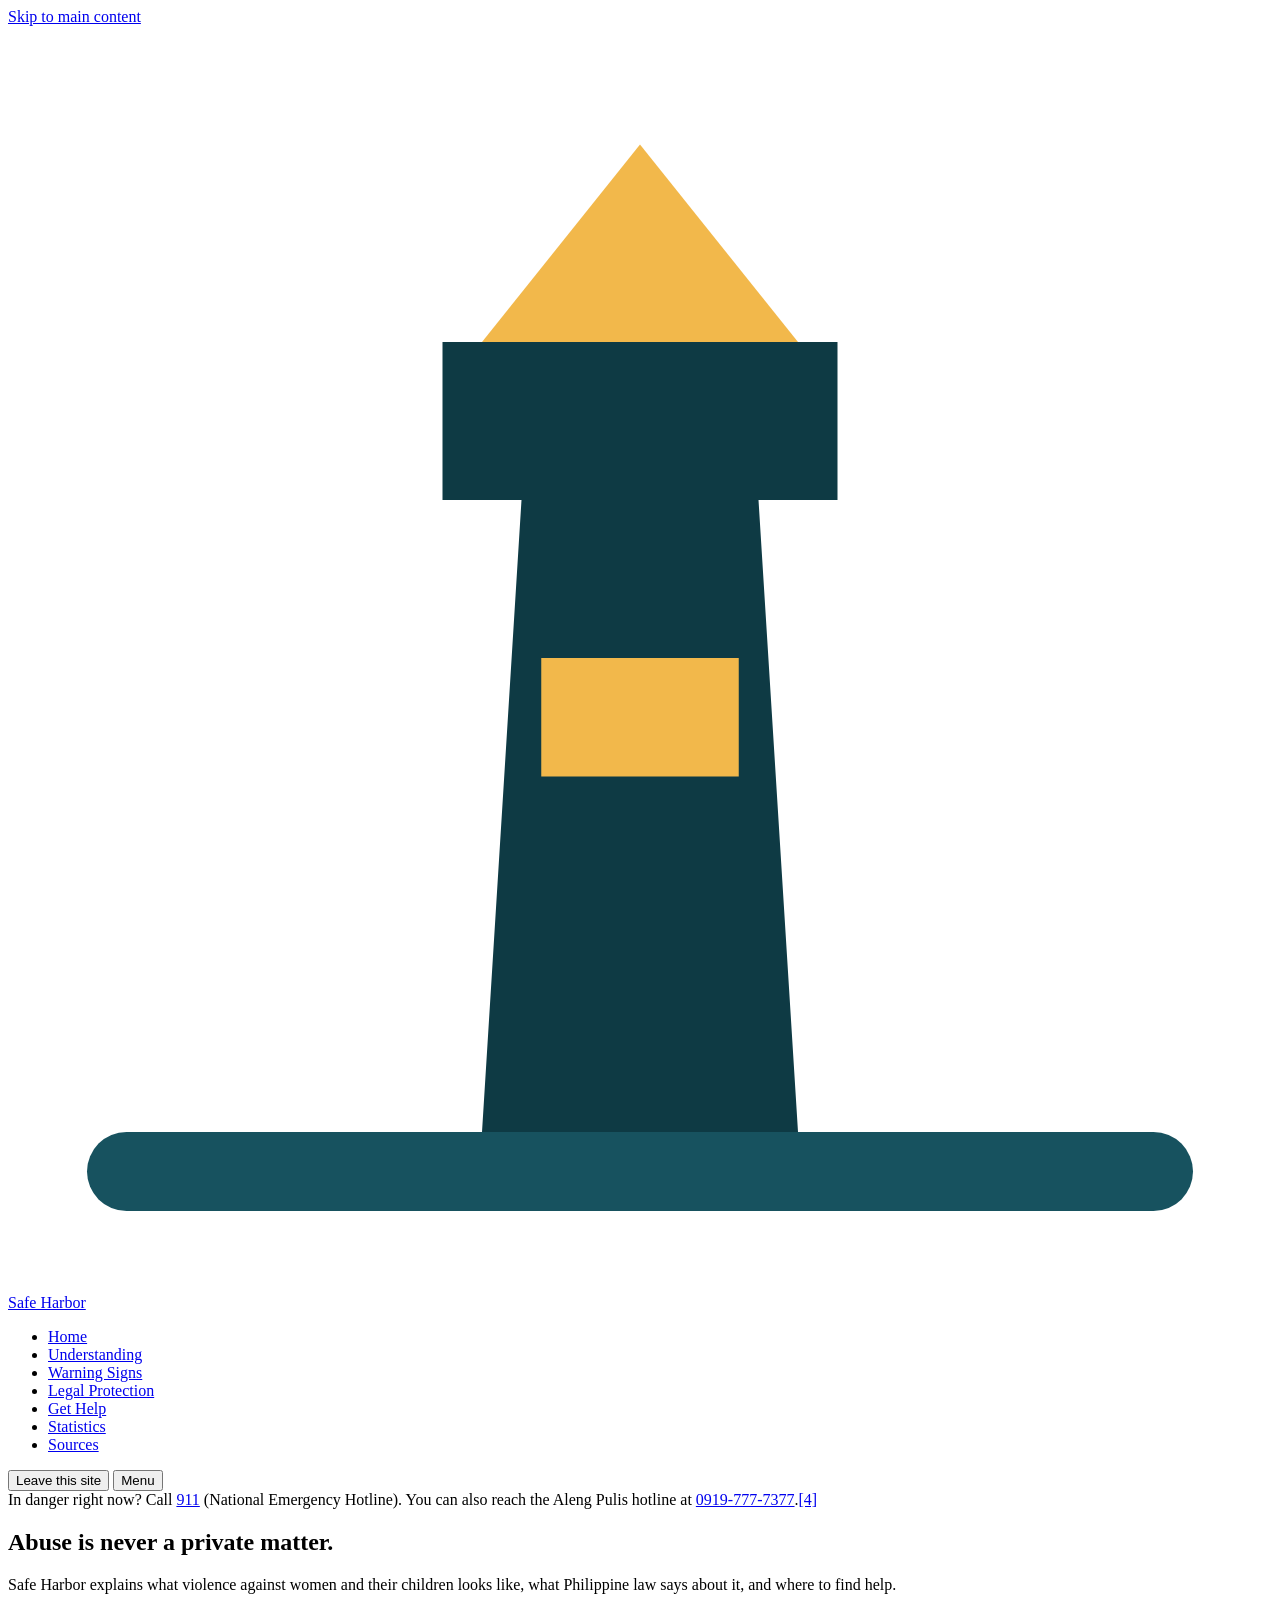
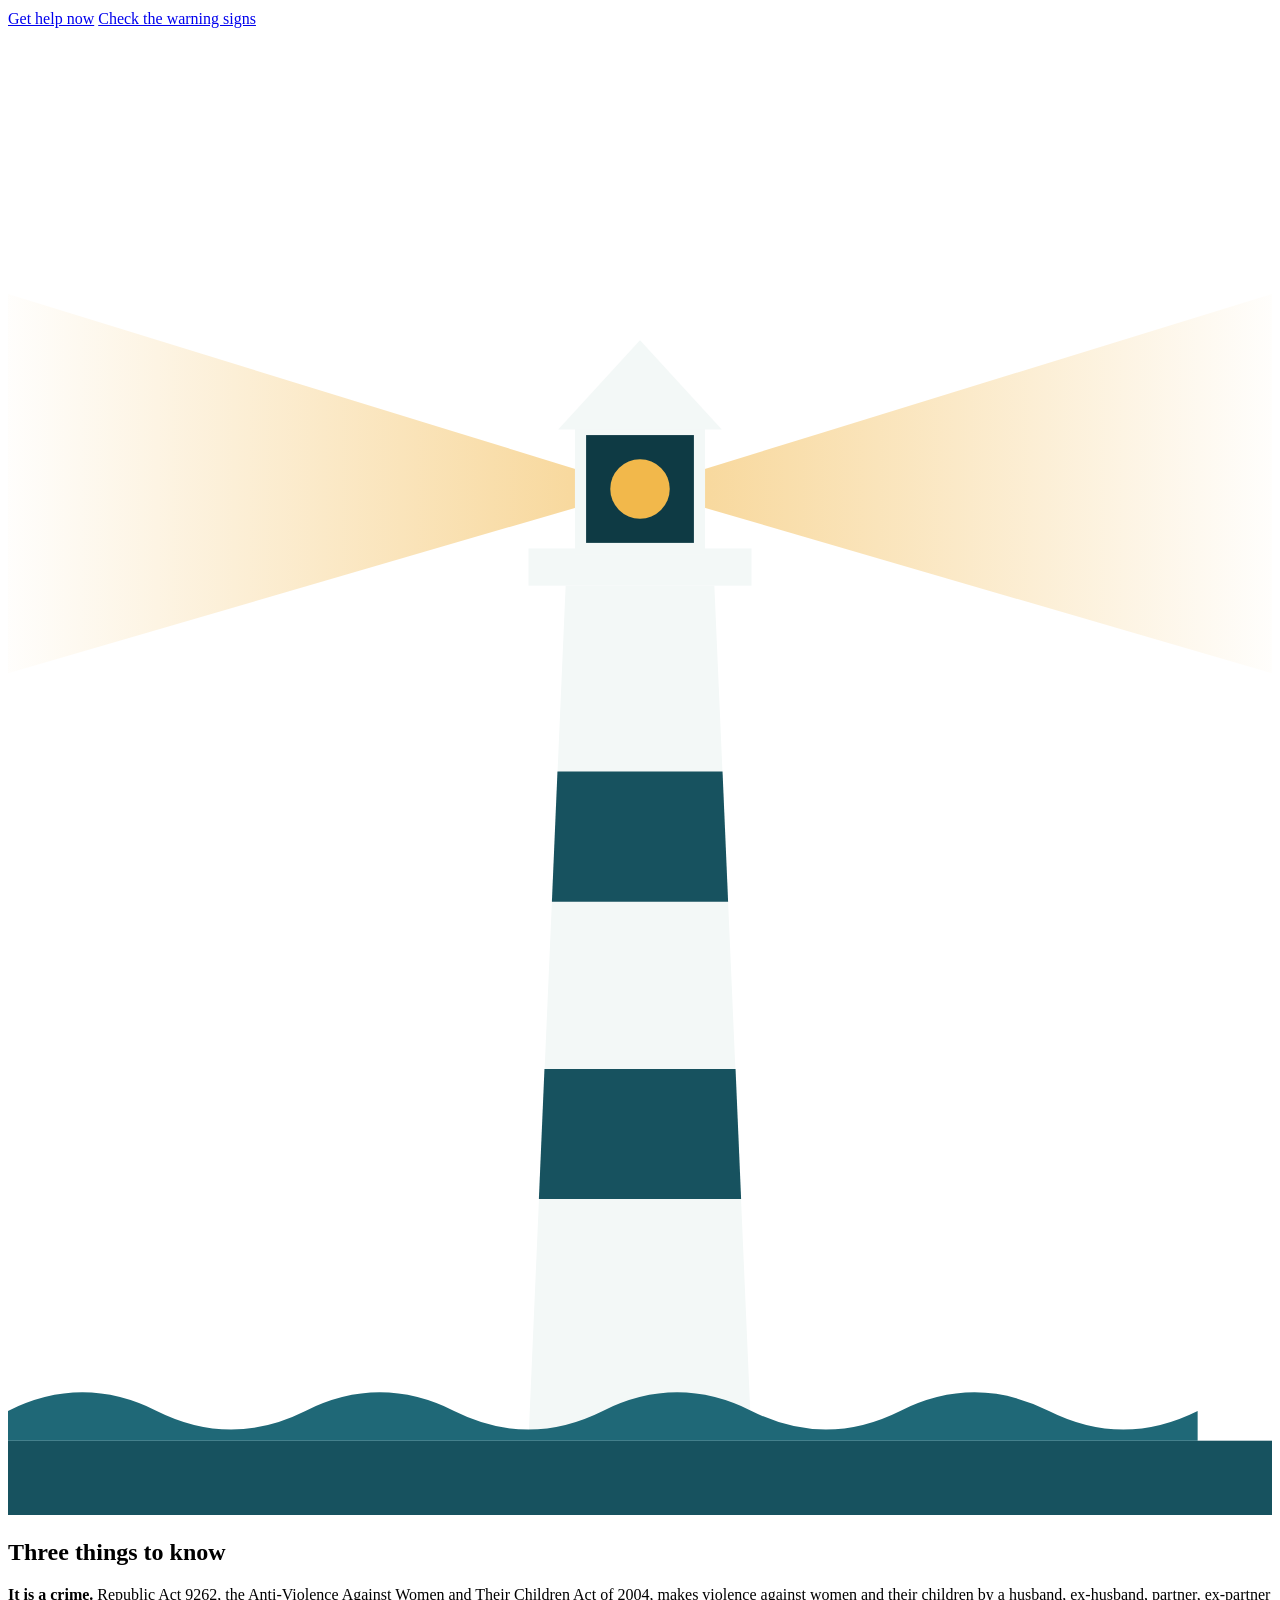
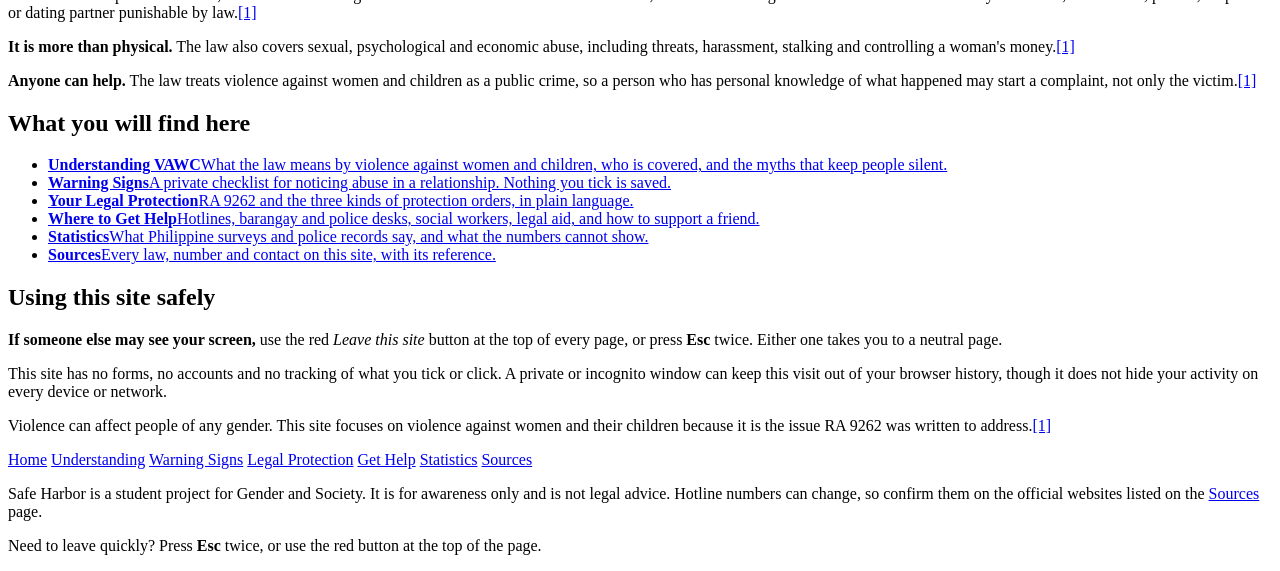
==== index.html @ c4ab769f "Add files via upload Safe Harbor is a gender-responsive website about violence against women and the" ====
<!DOCTYPE html>
<html lang="en">
<head>
<meta charset="utf-8">
<meta name="viewport" content="width=device-width, initial-scale=1">
<title>Home | Safe Harbor</title>
<meta name="description" content="Safe Harbor is an awareness site about violence against women and their children (VAWC) in the Philippines: warning signs, RA 9262, and where to get help.">
<meta name="theme-color" content="#0e3a44">
<meta name="robots" content="noindex">
<script>document.documentElement.className += " js";</script>
<link rel="icon" href="images/favicon.svg" type="image/svg+xml">
<link rel="preconnect" href="https://fonts.googleapis.com">
<link rel="preconnect" href="https://fonts.gstatic.com" crossorigin>
<link href="https://fonts.googleapis.com/css2?family=Atkinson+Hyperlegible:ital,wght@0,400;0,700;1,400&family=Fraunces:opsz,wght@9..144,600;9..144,700&display=swap" rel="stylesheet">
<link rel="stylesheet" href="css/style.css">
</head>
<body>
<a class="skip-link" href="#main">Skip to main content</a>
<header class="site-header">
  <div class="wrap header-row">
    <a class="brand" href="index.html"><svg viewBox="0 0 32 32" aria-hidden="true" focusable="false"><polygon points="12,28 20,28 19,12 13,12" fill="#0e3a44"/><rect x="11" y="8" width="10" height="4" fill="#0e3a44"/><polygon points="12,8 20,8 16,3" fill="#f2b84b"/><rect x="13.5" y="16" width="5" height="3" fill="#f2b84b"/><rect x="2" y="28" width="28" height="2" rx="1" fill="#17525f"/></svg><span>Safe Harbor</span></a>
    <nav class="site-nav" id="site-nav" aria-label="Main">
      <ul>
<li><a href="index.html" aria-current="page">Home</a></li>
<li><a href="understanding.html">Understanding</a></li>
<li><a href="warning-signs.html">Warning Signs</a></li>
<li><a href="legal-protection.html">Legal Protection</a></li>
<li><a href="get-help.html">Get Help</a></li>
<li><a href="statistics.html">Statistics</a></li>
<li><a href="sources.html">Sources</a></li>
      </ul>
    </nav>
    <button class="leave-btn" type="button" data-leave title="Leaves this site right away. Shortcut: press Esc twice.">Leave this site</button>
    <button class="menu-btn" type="button" id="menu-btn" aria-expanded="false" aria-controls="site-nav">Menu</button>
  </div>
</header>
<div class="emergency"><div class="wrap">In danger right now? Call <a href="tel:911">911</a> (National Emergency Hotline). You can also reach the Aleng Pulis hotline at <a href="tel:+639197777377">0919-777-7377</a>.<a class="ref" href="sources.html#s4" aria-label="Source 4">[4]</a></div></div>
<section class="hero">
  <div class="wrap">
    <div>
      <h1>Abuse is never a private matter.</h1>
      <p class="lede">Safe Harbor explains what violence against women and their children looks like, what Philippine law says about it, and where to find help.</p>
      <div class="btn-row">
        <a class="btn btn-lamp" href="get-help.html">Get help now</a>
        <a class="btn btn-ghost" href="warning-signs.html">Check the warning signs</a>
      </div>
    </div>
    <div class="hero-art"><svg viewBox="0 0 340 400" role="img" aria-label="A lighthouse with a soft beam of light over calm water">
  <defs>
    <linearGradient id="beamR" x1="0" x2="1" y1="0" y2="0">
      <stop offset="0" stop-color="#f2b84b" stop-opacity="0.6"/><stop offset="1" stop-color="#f2b84b" stop-opacity="0"/>
    </linearGradient>
    <linearGradient id="beamL" x1="1" x2="0" y1="0" y2="0">
      <stop offset="0" stop-color="#f2b84b" stop-opacity="0.6"/><stop offset="1" stop-color="#f2b84b" stop-opacity="0"/>
    </linearGradient>
  </defs>
  <g class="beam">
    <polygon points="170,124 345,70 345,175" fill="url(#beamR)"/>
    <polygon points="170,124 -5,70 -5,175" fill="url(#beamL)"/>
  </g>
  <polygon points="140,380 200,380 190,150 150,150" fill="#f3f8f7"/>
  <polygon points="147.8,200 192.2,200 193.7,235 146.3,235" fill="#17525f"/>
  <polygon points="144.3,280 195.7,280 197.2,315 142.8,315" fill="#17525f"/>
  <rect x="140" y="140" width="60" height="10" fill="#f3f8f7"/>
  <rect x="154" y="108" width="32" height="32" fill="#0e3a44" stroke="#f3f8f7" stroke-width="3"/>
  <circle cx="170" cy="124" r="8" fill="#f2b84b"/>
  <polygon points="148,108 192,108 170,84" fill="#f3f8f7"/>
  <rect x="0" y="380" width="340" height="20" fill="#17525f"/>
  <path d="M0 372 q20 -10 40 0 t40 0 t40 0 t40 0 t40 0 t40 0 t40 0 t40 0 V380 H0Z" fill="#1f6877"/>
</svg></div>
  </div>
</section>
<main id="main">

<section class="block">
  <div class="wrap">
    <h2>Three things to know</h2>
    <div class="prose">
      <p class="lead"><strong>It is a crime.</strong> Republic Act 9262, the Anti-Violence Against Women and Their Children Act of 2004, makes violence against women and their children by a husband, ex-husband, partner, ex-partner or dating partner punishable by law.<a class="ref" href="sources.html#s1" aria-label="Source 1">[1]</a></p>
      <p class="lead"><strong>It is more than physical.</strong> The law also covers sexual, psychological and economic abuse, including threats, harassment, stalking and controlling a woman's money.<a class="ref" href="sources.html#s1" aria-label="Source 1">[1]</a></p>
      <p class="lead"><strong>Anyone can help.</strong> The law treats violence against women and children as a public crime, so a person who has personal knowledge of what happened may start a complaint, not only the victim.<a class="ref" href="sources.html#s1" aria-label="Source 1">[1]</a></p>
    </div>
  </div>
</section>

<section class="block tint">
  <div class="wrap">
    <h2>What you will find here</h2>
    <ul class="page-index">
      <li><a href="understanding.html"><strong>Understanding VAWC</strong><span>What the law means by violence against women and children, who is covered, and the myths that keep people silent.</span></a></li>
      <li><a href="warning-signs.html"><strong>Warning Signs</strong><span>A private checklist for noticing abuse in a relationship. Nothing you tick is saved.</span></a></li>
      <li><a href="legal-protection.html"><strong>Your Legal Protection</strong><span>RA 9262 and the three kinds of protection orders, in plain language.</span></a></li>
      <li><a href="get-help.html"><strong>Where to Get Help</strong><span>Hotlines, barangay and police desks, social workers, legal aid, and how to support a friend.</span></a></li>
      <li><a href="statistics.html"><strong>Statistics</strong><span>What Philippine surveys and police records say, and what the numbers cannot show.</span></a></li>
      <li><a href="sources.html"><strong>Sources</strong><span>Every law, number and contact on this site, with its reference.</span></a></li>
    </ul>
  </div>
</section>

<section class="block">
  <div class="wrap">
    <h2>Using this site safely</h2>
    <div class="prose">
      <div class="note">
        <p><strong>If someone else may see your screen,</strong> use the red <em>Leave this site</em> button at the top of every page, or press <strong>Esc</strong> twice. Either one takes you to a neutral page.</p>
        <p>This site has no forms, no accounts and no tracking of what you tick or click. A private or incognito window can keep this visit out of your browser history, though it does not hide your activity on every device or network.</p>
      </div>
      <p>Violence can affect people of any gender. This site focuses on violence against women and their children because it is the issue RA 9262 was written to address.<a class="ref" href="sources.html#s1" aria-label="Source 1">[1]</a></p>
    </div>
  </div>
</section>

</main>
<footer class="site-footer">
  <div class="wrap">
    <div class="foot-row">
      <a href="index.html">Home</a>
      <a href="understanding.html">Understanding</a>
      <a href="warning-signs.html">Warning Signs</a>
      <a href="legal-protection.html">Legal Protection</a>
      <a href="get-help.html">Get Help</a>
      <a href="statistics.html">Statistics</a>
      <a href="sources.html">Sources</a>
    </div>
    <p>Safe Harbor is a student project for Gender and Society. It is for awareness only and is not legal advice. Hotline numbers can change, so confirm them on the official websites listed on the <a href="sources.html">Sources</a> page.</p>
    <p>Need to leave quickly? Press <strong>Esc</strong> twice, or use the red button at the top of the page.</p>
  </div>
</footer>
<script src="js/main.js"></script>
</body>
</html>
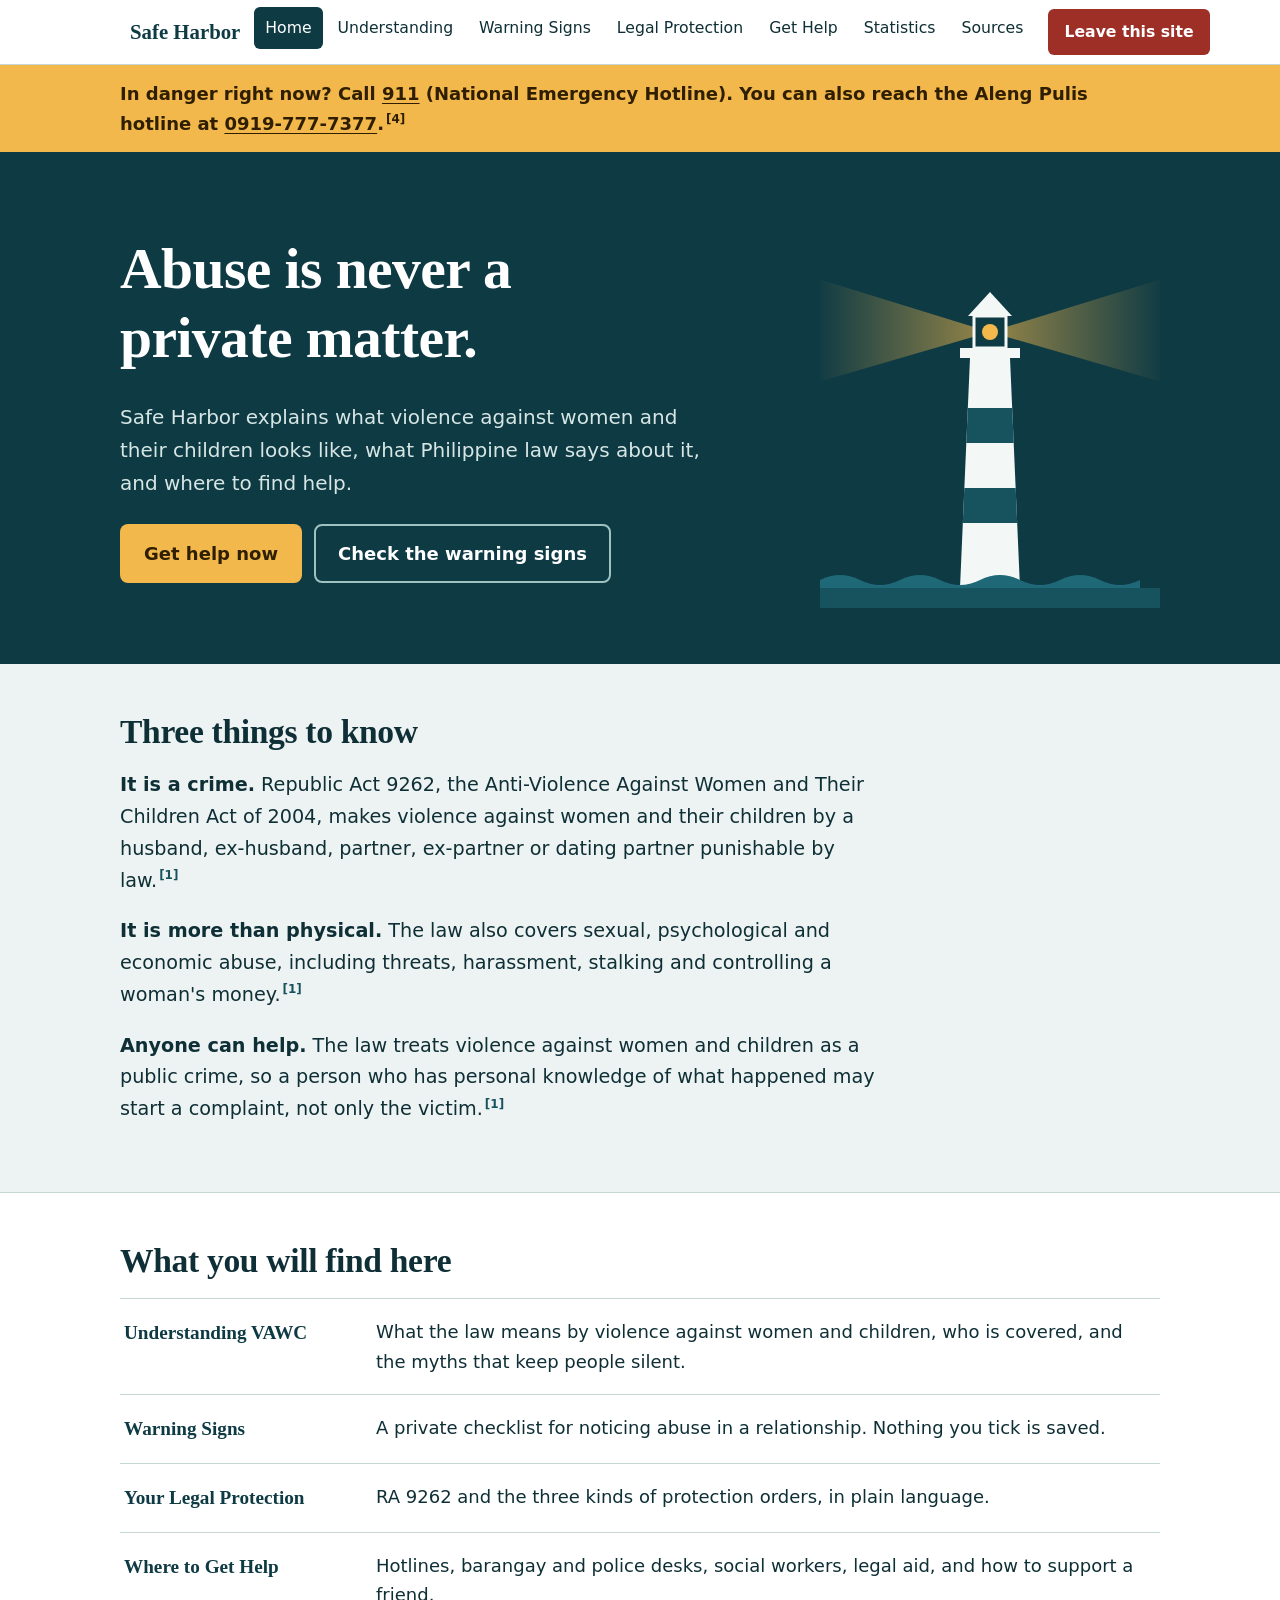
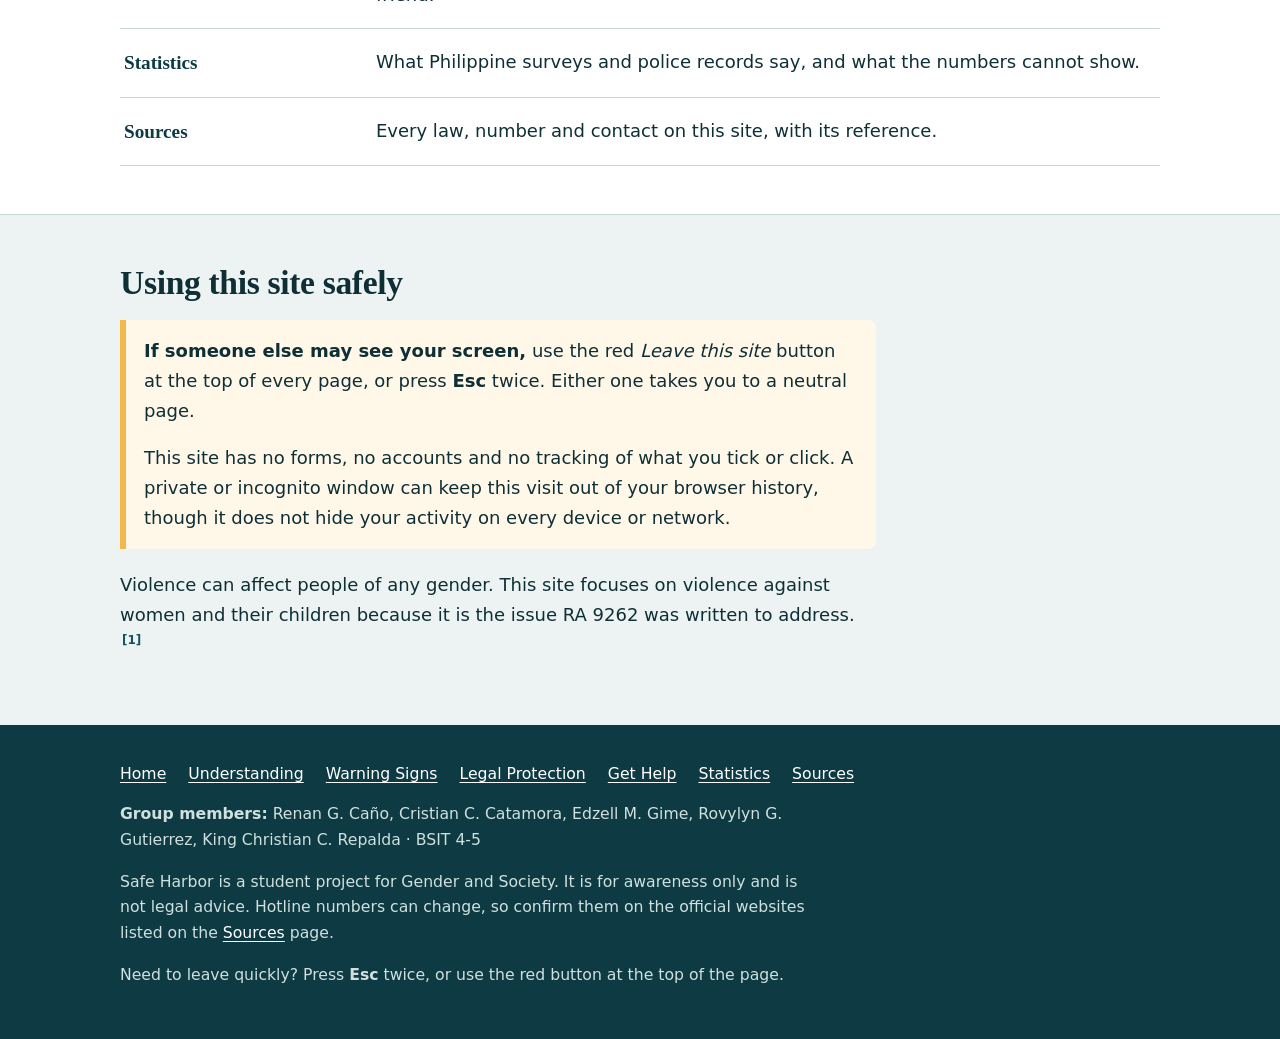
==== commit c6a133a9: "Add files via upload Add group members to footer" ====
--- a/index.html
+++ b/index.html
@@ -122,6 +122,7 @@
       <a href="statistics.html">Statistics</a>
       <a href="sources.html">Sources</a>
     </div>
+    <p class="credits"><strong>Group members:</strong> Renan G. Caño, Cristian C. Catamora, Edzell M. Gime, Rovylyn G. Gutierrez, King Christian C. Repalda &middot; BSIT 4-5</p>
     <p>Safe Harbor is a student project for Gender and Society. It is for awareness only and is not legal advice. Hotline numbers can change, so confirm them on the official websites listed on the <a href="sources.html">Sources</a> page.</p>
     <p>Need to leave quickly? Press <strong>Esc</strong> twice, or use the red button at the top of the page.</p>
   </div>
--- a/css/style.css
+++ b/css/style.css
@@ -0,0 +1,270 @@
+/* Safe Harbor — styles
+   Palette: harbor teal (ink/hero), fog (page), lantern amber (help actions), brick (leave button).
+   Fonts: Fraunces (headings) + Atkinson Hyperlegible (body, designed for readability). */
+
+:root {
+  --ink: #0f2f36;
+  --ink-soft: #40595f;
+  --sea: #0e3a44;
+  --sea-2: #17525f;
+  --fog: #edf3f2;
+  --paper: #ffffff;
+  --line: #c6d6d4;
+  --lamp: #f2b84b;
+  --lamp-deep: #8a5a00;
+  --lamp-ink: #2f1f00;
+  --alert: #9e2f27;
+  --alert-bg: #fbeceb;
+  --ok: #1d6652;
+  --focus: #1a66cc;
+  --serif: "Fraunces", Georgia, "Times New Roman", serif;
+  --sans: "Atkinson Hyperlegible", system-ui, -apple-system, "Segoe UI", Roboto, Arial, sans-serif;
+  --wrap: 1080px;
+}
+
+*, *::before, *::after { box-sizing: border-box; }
+html { scroll-behavior: smooth; -webkit-text-size-adjust: 100%; }
+body {
+  margin: 0;
+  font-family: var(--sans);
+  font-size: 1.125rem;
+  line-height: 1.65;
+  color: var(--ink);
+  background: var(--fog);
+}
+img, svg { max-width: 100%; display: block; }
+a { color: var(--sea-2); text-underline-offset: 3px; }
+a:hover { color: var(--ink); }
+:focus-visible { outline: 3px solid var(--focus); outline-offset: 3px; border-radius: 3px; }
+
+.skip-link {
+  position: absolute; left: -999px; top: 8px; z-index: 100;
+  background: var(--paper); color: var(--ink); padding: 10px 16px; border-radius: 4px;
+}
+.skip-link:focus { left: 8px; }
+
+.wrap { width: 100%; max-width: var(--wrap); margin: 0 auto; padding: 0 20px; }
+.prose { max-width: 66ch; }
+
+h1, h2, h3 { font-family: var(--serif); font-weight: 600; line-height: 1.2; letter-spacing: -0.01em; margin: 0 0 0.5em; }
+h1 { font-size: clamp(2.2rem, 6vw, 3.6rem); }
+h2 { font-size: clamp(1.55rem, 3.5vw, 2.1rem); margin-top: 0; }
+h3 { font-size: 1.25rem; }
+p { margin: 0 0 1em; }
+ul, ol { padding-left: 1.3em; margin: 0 0 1em; }
+li { margin-bottom: 0.4em; }
+
+/* ---------- Header ---------- */
+.site-header {
+  position: sticky; top: 0; z-index: 50;
+  background: var(--paper);
+  border-bottom: 1px solid var(--line);
+}
+.header-row { display: flex; align-items: center; gap: 14px; min-height: 64px; }
+.brand {
+  font-family: var(--serif); font-weight: 700; font-size: 1.3rem;
+  color: var(--sea); text-decoration: none; display: flex; align-items: center; gap: 10px;
+  margin-right: auto; white-space: nowrap;
+}
+.brand svg { width: 26px; height: 26px; }
+.site-nav ul { display: flex; gap: 4px; list-style: none; margin: 0; padding: 0; }
+.site-nav a {
+  display: block; padding: 8px 11px; border-radius: 6px; text-decoration: none;
+  color: var(--ink); font-size: 0.98rem; white-space: nowrap;
+}
+.site-nav a:hover { background: var(--fog); }
+.site-nav a[aria-current="page"] { background: var(--sea); color: #fff; }
+
+.leave-btn {
+  background: var(--alert); color: #fff; border: 0; border-radius: 6px;
+  font: inherit; font-weight: 700; font-size: 0.98rem; padding: 10px 16px; cursor: pointer;
+  white-space: nowrap;
+}
+.leave-btn:hover { background: #7f241d; }
+.menu-btn {
+  display: none; background: transparent; border: 2px solid var(--sea); color: var(--sea);
+  border-radius: 6px; font: inherit; font-weight: 700; padding: 8px 12px; cursor: pointer;
+}
+
+@media (max-width: 1120px) {
+  .js .menu-btn { display: inline-block; }
+  .js .site-nav { display: none; position: absolute; left: 0; right: 0; top: 100%; background: var(--paper); border-bottom: 1px solid var(--line); padding: 8px 20px 16px; }
+  .js .site-nav.open { display: block; }
+  .site-nav ul { flex-direction: column; flex-wrap: wrap; }
+  .site-nav a { padding: 12px 10px; font-size: 1.05rem; }
+  .brand span.long { display: none; }
+}
+
+/* ---------- Hero (home) ---------- */
+.hero { background: var(--sea); color: #f3f8f7; overflow: hidden; }
+.hero .wrap { display: grid; grid-template-columns: 1.25fr 0.75fr; gap: 24px; align-items: center; padding-top: 56px; padding-bottom: 56px; }
+.hero h1 { color: #fff; max-width: 14ch; }
+.hero p.lede { font-size: 1.25rem; max-width: 46ch; color: #d6e6e4; }
+.hero-art { position: relative; }
+.hero-art svg { width: 100%; max-width: 340px; margin-left: auto; }
+.beam { transform-origin: 170px 124px; animation: sweep 14s ease-in-out infinite alternate; }
+@keyframes sweep { from { transform: rotate(-6deg); } to { transform: rotate(6deg); } }
+@media (prefers-reduced-motion: reduce) { .beam { animation: none; } html { scroll-behavior: auto; } }
+@media (max-width: 760px) {
+  .hero .wrap { grid-template-columns: 1fr; padding-top: 36px; padding-bottom: 36px; }
+  .hero-art svg { max-width: 220px; margin: 0 auto; }
+}
+
+/* ---------- Buttons ---------- */
+.btn-row { display: flex; flex-wrap: wrap; gap: 12px; margin-top: 24px; }
+.btn {
+  display: inline-block; font: inherit; font-weight: 700; text-decoration: none;
+  padding: 13px 22px; border-radius: 8px; border: 2px solid transparent; cursor: pointer;
+}
+.btn-lamp { background: var(--lamp); color: var(--lamp-ink); }
+.btn-lamp:hover { background: #ffc962; color: var(--lamp-ink); }
+.btn-ghost { border-color: #9fc2c0; color: #fff; }
+.btn-ghost:hover { background: rgba(255,255,255,0.1); color: #fff; }
+.btn-dark { background: var(--sea); color: #fff; }
+.btn-dark:hover { background: var(--ink); color: #fff; }
+.btn-line { border-color: var(--sea); color: var(--sea); background: transparent; }
+.btn-line:hover { background: var(--sea); color: #fff; }
+
+/* ---------- Emergency strip ---------- */
+.emergency { background: var(--lamp); color: var(--lamp-ink); }
+.emergency .wrap { padding-top: 14px; padding-bottom: 14px; font-weight: 700; }
+.emergency a { color: var(--lamp-ink); white-space: nowrap; }
+
+/* ---------- Page header (inner pages) ---------- */
+.page-head { background: var(--sea); color: #fff; border-bottom: 6px solid var(--lamp); }
+.page-head .wrap { padding-top: 44px; padding-bottom: 40px; }
+.page-head h1 { font-size: clamp(2rem, 5vw, 3rem); margin-bottom: 0.3em; }
+.page-head p { color: #d6e6e4; font-size: 1.2rem; max-width: 52ch; margin: 0; }
+
+/* ---------- Sections ---------- */
+section.block { padding: 48px 0; }
+section.block + section.block { border-top: 1px solid var(--line); }
+section.tint { background: var(--paper); }
+.lead { font-size: 1.2rem; }
+.ref {
+  font-size: 0.75rem; vertical-align: super; line-height: 0; margin-left: 2px;
+  text-decoration: none; font-weight: 700;
+}
+
+/* Index of pages (home) */
+.page-index { list-style: none; padding: 0; margin: 0; border-top: 1px solid var(--line); }
+.page-index li { margin: 0; border-bottom: 1px solid var(--line); }
+.page-index a {
+  display: grid; grid-template-columns: 15rem 1fr; gap: 12px; padding: 18px 4px;
+  text-decoration: none; color: var(--ink);
+}
+.page-index a:hover { background: #f6fafa; }
+.page-index strong { font-family: var(--serif); font-size: 1.2rem; color: var(--sea); }
+@media (max-width: 700px) { .page-index a { grid-template-columns: 1fr; gap: 2px; } }
+
+/* Safety note */
+.note {
+  border-left: 6px solid var(--lamp); background: #fff8e8; padding: 16px 18px; border-radius: 0 8px 8px 0; margin: 0 0 1.2em;
+}
+.note.alert { border-left-color: var(--alert); background: var(--alert-bg); }
+.note.calm { border-left-color: var(--sea-2); background: #e6f1f0; }
+.note p:last-child { margin-bottom: 0; }
+
+/* Definition rows (forms of abuse) */
+.forms { margin: 0; border-top: 1px solid var(--line); }
+.forms div { display: grid; grid-template-columns: 11rem 1fr; gap: 16px; padding: 18px 0; border-bottom: 1px solid var(--line); }
+.forms dt { font-family: var(--serif); font-weight: 600; font-size: 1.2rem; color: var(--sea); }
+.forms dd { margin: 0; }
+@media (max-width: 700px) { .forms div { grid-template-columns: 1fr; gap: 4px; } }
+
+/* Myth / fact */
+details.myth { border: 1px solid var(--line); background: var(--paper); border-radius: 8px; margin-bottom: 10px; }
+details.myth summary {
+  cursor: pointer; padding: 16px 18px; font-weight: 700; list-style: none;
+  display: flex; justify-content: space-between; gap: 12px; align-items: center;
+}
+details.myth summary::-webkit-details-marker { display: none; }
+details.myth summary::after { content: "+"; font-size: 1.5rem; line-height: 1; color: var(--sea-2); }
+details.myth[open] summary::after { content: "–"; }
+details.myth[open] { border-color: var(--sea-2); }
+details.myth .fact { padding: 0 18px 16px; }
+details.myth .fact strong { color: var(--ok); }
+
+/* Checklist */
+.check-group { border: 1px solid var(--line); background: var(--paper); border-radius: 8px; padding: 14px 18px 8px; margin: 0 0 16px; }
+.check-group legend { font-family: var(--serif); font-weight: 600; font-size: 1.15rem; color: var(--sea); padding: 0 6px; }
+.check-item { display: flex; gap: 12px; align-items: flex-start; padding: 8px 0; cursor: pointer; }
+.check-item input { width: 22px; height: 22px; margin-top: 3px; flex: none; accent-color: var(--sea-2); }
+#result { margin-top: 22px; }
+#result:empty { display: none; }
+
+/* Tabs */
+.tabs [role="tablist"] { display: flex; flex-wrap: wrap; gap: 8px; margin-bottom: 0; }
+.tabs [role="tab"] {
+  font: inherit; font-weight: 700; padding: 12px 18px; border: 2px solid var(--sea); background: var(--paper);
+  color: var(--sea); border-radius: 8px 8px 0 0; cursor: pointer;
+}
+.tabs [role="tab"][aria-selected="true"] { background: var(--sea); color: #fff; }
+.tabs [role="tabpanel"] { background: var(--paper); border: 2px solid var(--sea); padding: 22px 22px 8px; border-radius: 0 8px 8px 8px; }
+.tabs [role="tabpanel"][hidden] { display: none; }
+.facts { margin: 0 0 1em; }
+.facts div { display: grid; grid-template-columns: 9rem 1fr; gap: 12px; padding: 8px 0; border-bottom: 1px dotted var(--line); }
+.facts dt { font-weight: 700; color: var(--ink-soft); }
+.facts dd { margin: 0; }
+@media (max-width: 600px) { .facts div { grid-template-columns: 1fr; gap: 0; } }
+
+/* Directory */
+.chips { display: flex; flex-wrap: wrap; gap: 8px; margin: 0 0 18px; }
+.chip {
+  font: inherit; border: 2px solid var(--sea); background: var(--paper); color: var(--sea);
+  padding: 8px 14px; border-radius: 999px; cursor: pointer; font-weight: 700;
+}
+.chip[aria-pressed="true"] { background: var(--sea); color: #fff; }
+.directory { list-style: none; margin: 0; padding: 0; }
+.directory li { background: var(--paper); border: 1px solid var(--line); border-radius: 8px; padding: 16px 18px; margin-bottom: 10px; }
+.directory li[hidden] { display: none; }
+.directory h3 { margin-bottom: 0.2em; font-size: 1.2rem; }
+.directory .contact { font-weight: 700; font-size: 1.15rem; margin-bottom: 0.4em; }
+.directory .tag { font-size: 0.85rem; color: var(--ink-soft); }
+.directory li.urgent { border-left: 6px solid var(--alert); }
+
+/* Charts */
+.chart { margin: 0 0 1.5em; }
+.chart h3 { margin-bottom: 0.1em; }
+.chart .sub { color: var(--ink-soft); font-size: 0.95rem; margin-bottom: 14px; }
+.bar-row { display: grid; grid-template-columns: 9.5rem 1fr 4.5rem; gap: 10px; align-items: center; margin-bottom: 8px; }
+.bar-row .lab { font-size: 0.98rem; }
+.bar-track { background: #dbe7e5; border-radius: 4px; height: 22px; overflow: hidden; }
+.bar-fill { display: block; height: 100%; background: var(--sea-2); border-radius: 4px; }
+.bar-fill.alt { background: var(--lamp-deep); }
+.bar-row .val { font-weight: 700; text-align: right; }
+.legend { display: flex; gap: 18px; flex-wrap: wrap; font-size: 0.95rem; margin-bottom: 10px; }
+.legend i { display: inline-block; width: 14px; height: 14px; border-radius: 3px; margin-right: 6px; vertical-align: -2px; }
+@media (max-width: 600px) { .bar-row { grid-template-columns: 6.5rem 1fr 4rem; } }
+
+.stat-line { border-top: 1px solid var(--line); padding: 20px 0; display: grid; grid-template-columns: 7.5rem 1fr; gap: 18px; align-items: baseline; }
+.stat-line:last-of-type { border-bottom: 1px solid var(--line); }
+.stat-line .big { font-family: var(--serif); font-size: 2.2rem; font-weight: 600; color: var(--sea); line-height: 1; }
+@media (max-width: 600px) { .stat-line { grid-template-columns: 1fr; gap: 4px; } }
+
+/* Sources */
+.sources { padding-left: 1.6em; }
+.sources li { margin-bottom: 18px; padding-left: 4px; }
+.sources .used { display: block; color: var(--ink-soft); font-size: 0.95rem; }
+.sources a { word-break: break-word; }
+.sources li:target { background: #fff8e8; outline: 3px solid var(--lamp); border-radius: 4px; }
+
+/* Footer */
+.site-footer { background: var(--sea); color: #cfe0de; padding: 36px 0; margin-top: 0; font-size: 0.98rem; }
+.site-footer a { color: #fff; }
+.site-footer p { max-width: 70ch; }
+.site-footer .foot-row { display: flex; flex-wrap: wrap; gap: 8px 22px; margin-bottom: 14px; }
+
+@media print { .site-header, .emergency, .site-footer .foot-row { display: none; } body { background: #fff; } }
+
+/* Small phones: keep the header on one line */
+@media (max-width: 480px) {
+  .wrap { padding-left: 16px; padding-right: 16px; }
+  .header-row { gap: 8px; }
+  .brand span {
+    position: absolute; width: 1px; height: 1px; overflow: hidden;
+    clip: rect(0 0 0 0); white-space: nowrap;
+  }
+  .leave-btn { padding: 10px 12px; font-size: 0.95rem; }
+  .menu-btn { padding: 8px 12px; }
+}
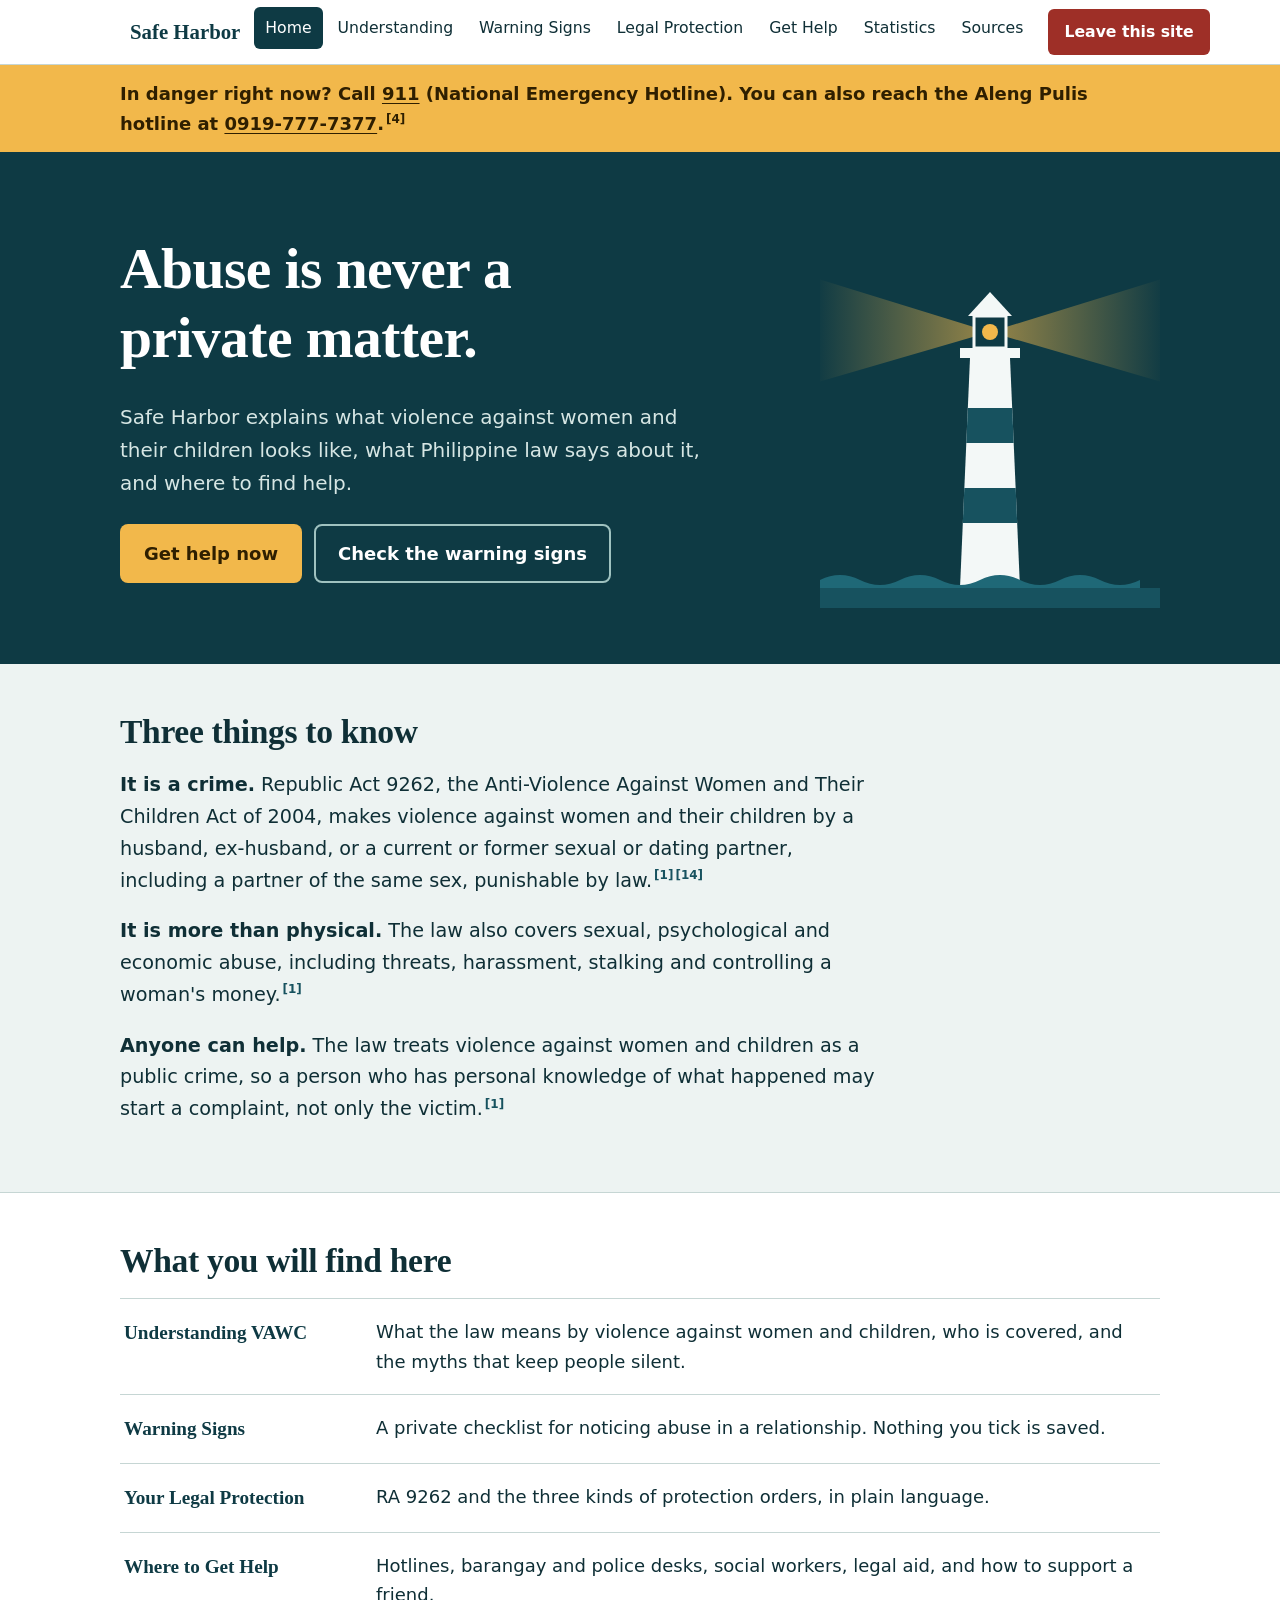
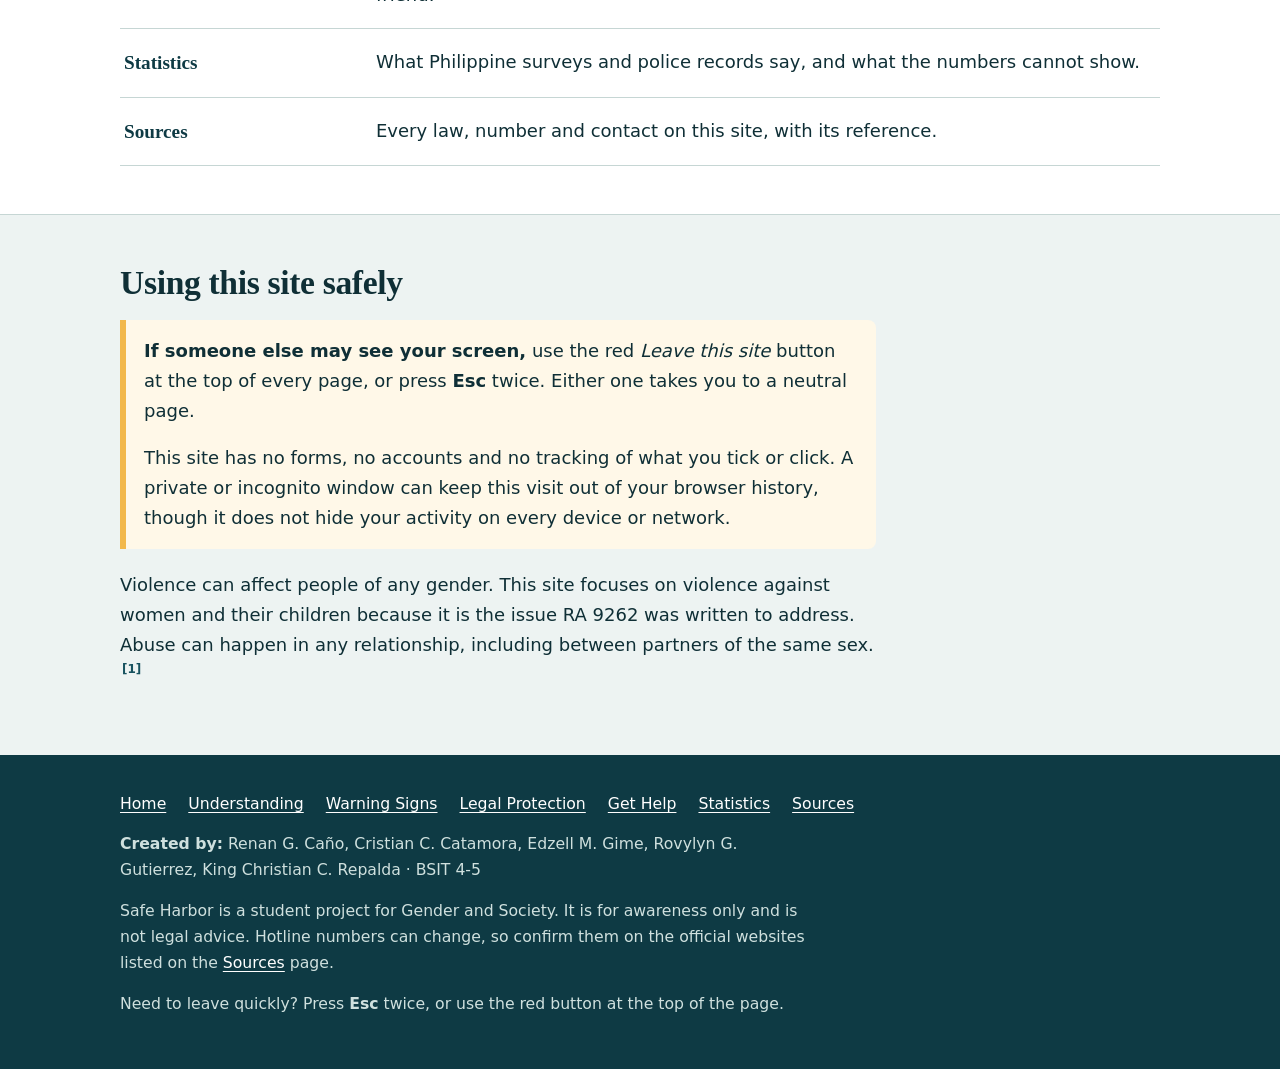
==== commit 72125419: "Use inclusive wording and credit line" ====
--- a/index.html
+++ b/index.html
@@ -76,7 +76,7 @@
   <div class="wrap">
     <h2>Three things to know</h2>
     <div class="prose">
-      <p class="lead"><strong>It is a crime.</strong> Republic Act 9262, the Anti-Violence Against Women and Their Children Act of 2004, makes violence against women and their children by a husband, ex-husband, partner, ex-partner or dating partner punishable by law.<a class="ref" href="sources.html#s1" aria-label="Source 1">[1]</a></p>
+      <p class="lead"><strong>It is a crime.</strong> Republic Act 9262, the Anti-Violence Against Women and Their Children Act of 2004, makes violence against women and their children by a husband, ex-husband, or a current or former sexual or dating partner, including a partner of the same sex, punishable by law.<a class="ref" href="sources.html#s1" aria-label="Source 1">[1]</a><a class="ref" href="sources.html#s14" aria-label="Source 14">[14]</a></p>
       <p class="lead"><strong>It is more than physical.</strong> The law also covers sexual, psychological and economic abuse, including threats, harassment, stalking and controlling a woman's money.<a class="ref" href="sources.html#s1" aria-label="Source 1">[1]</a></p>
       <p class="lead"><strong>Anyone can help.</strong> The law treats violence against women and children as a public crime, so a person who has personal knowledge of what happened may start a complaint, not only the victim.<a class="ref" href="sources.html#s1" aria-label="Source 1">[1]</a></p>
     </div>
@@ -105,7 +105,7 @@
         <p><strong>If someone else may see your screen,</strong> use the red <em>Leave this site</em> button at the top of every page, or press <strong>Esc</strong> twice. Either one takes you to a neutral page.</p>
         <p>This site has no forms, no accounts and no tracking of what you tick or click. A private or incognito window can keep this visit out of your browser history, though it does not hide your activity on every device or network.</p>
       </div>
-      <p>Violence can affect people of any gender. This site focuses on violence against women and their children because it is the issue RA 9262 was written to address.<a class="ref" href="sources.html#s1" aria-label="Source 1">[1]</a></p>
+      <p>Violence can affect people of any gender. This site focuses on violence against women and their children because it is the issue RA 9262 was written to address. Abuse can happen in any relationship, including between partners of the same sex.<a class="ref" href="sources.html#s1" aria-label="Source 1">[1]</a></p>
     </div>
   </div>
 </section>
@@ -122,7 +122,7 @@
       <a href="statistics.html">Statistics</a>
       <a href="sources.html">Sources</a>
     </div>
-    <p class="credits"><strong>Group members:</strong> Renan G. Caño, Cristian C. Catamora, Edzell M. Gime, Rovylyn G. Gutierrez, King Christian C. Repalda &middot; BSIT 4-5</p>
+    <p class="credits"><strong>Created by:</strong> Renan G. Caño, Cristian C. Catamora, Edzell M. Gime, Rovylyn G. Gutierrez, King Christian C. Repalda &middot; BSIT 4-5</p>
     <p>Safe Harbor is a student project for Gender and Society. It is for awareness only and is not legal advice. Hotline numbers can change, so confirm them on the official websites listed on the <a href="sources.html">Sources</a> page.</p>
     <p>Need to leave quickly? Press <strong>Esc</strong> twice, or use the red button at the top of the page.</p>
   </div>
